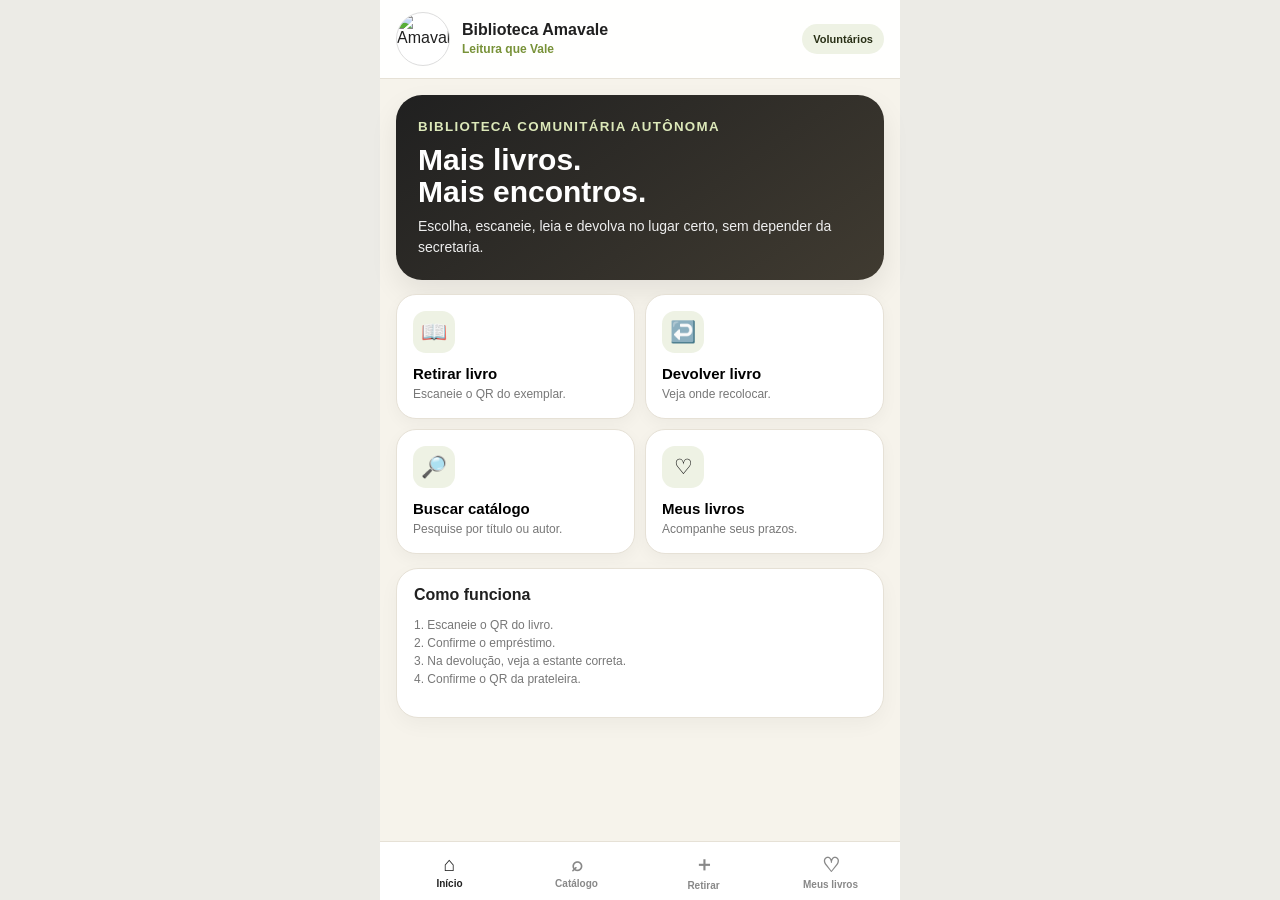
==== app.html @ 4c84bd5c "Adiciona logo oficial da Amavale no topo" ====
<!DOCTYPE html>
<html lang="pt-BR">
<head>
<meta charset="UTF-8">
<meta name="viewport" content="width=device-width, initial-scale=1, viewport-fit=cover">
<meta name="theme-color" content="#202020">
<title>Biblioteca Amavale</title>
<style>
:root{--green:#a9c65a;--green2:#789238;--ink:#202020;--cream:#f6f3eb;--paper:#fff;--muted:#777;--line:#e6e1d6;--blue:#477ba3;--shadow:0 12px 28px rgba(0,0,0,.08)}*{box-sizing:border-box}body{margin:0;font-family:-apple-system,BlinkMacSystemFont,"Segoe UI",Arial,sans-serif;background:#ecebe6;color:var(--ink)}button,input,select{font:inherit}.app{max-width:520px;min-height:100vh;margin:auto;background:var(--cream);position:relative}.top{position:sticky;top:0;z-index:10;background:rgba(255,255,255,.97);border-bottom:1px solid var(--line);padding:12px 16px;display:flex;align-items:center;gap:12px}.logo{width:54px;height:54px;border-radius:50%;object-fit:cover;border:1px solid #ddd;background:#fff}.brand{flex:1}.brand b{display:block;font-size:16px}.brand span{font-size:12px;color:var(--green2);font-weight:700}.vol-link{border:0;background:#eef2e4;border-radius:999px;padding:9px 11px;font-size:11px;font-weight:800;color:#293016}main{padding:16px 16px 105px}.screen{display:none}.screen.active{display:block}.hero{background:linear-gradient(145deg,#202020,#403b31);color:white;border-radius:26px;padding:22px;box-shadow:var(--shadow)}.hero small{color:#dce8b9;font-weight:800;text-transform:uppercase;letter-spacing:.1em}.hero h1{font-size:30px;line-height:1.05;margin:9px 0}.hero p{font-size:14px;line-height:1.5;color:#eee;margin:0}.grid{display:grid;grid-template-columns:1fr 1fr;gap:10px;margin-top:14px}.card{background:white;border:1px solid var(--line);border-radius:20px;padding:16px;text-align:left;min-height:120px;box-shadow:0 5px 16px rgba(0,0,0,.04)}.card .ico{width:42px;height:42px;border-radius:13px;background:#eef2e4;display:grid;place-items:center;font-size:21px;margin-bottom:12px}.card b{display:block;font-size:15px}.card span{display:block;color:var(--muted);font-size:12px;margin-top:4px;line-height:1.35}.title{font-size:24px;margin:6px 0 14px}.back{border:0;background:none;font-weight:800;padding:0 0 12px}.panel{background:#fff;border:1px solid var(--line);border-radius:22px;padding:17px;margin-bottom:12px;box-shadow:0 7px 20px rgba(0,0,0,.04)}.btn{width:100%;border:0;border-radius:14px;padding:14px 16px;font-weight:800;margin-top:9px}.primary{background:#202020;color:#fff}.green{background:var(--green);color:#202020}.secondary{background:#efede7;color:#222}.outline{background:#fff;border:1px solid #222}.scanner{height:250px;border-radius:20px;background:linear-gradient(rgba(0,0,0,.25),rgba(0,0,0,.55)),linear-gradient(135deg,#8a715c,#3d332a);display:grid;place-items:center;color:#fff;text-align:center;padding:18px}.frame{width:165px;height:165px;border:3px solid #fff;border-radius:20px;position:relative;margin:auto auto 14px}.frame:after{content:"";position:absolute;left:15px;right:15px;top:50%;height:2px;background:var(--green)}.book{display:grid;grid-template-columns:68px 1fr;gap:13px;align-items:center}.cover{width:68px;height:96px;border-radius:8px;background:linear-gradient(160deg,#cda86b,#7f5734);color:#fff;display:grid;place-items:center;text-align:center;padding:8px;font-family:Georgia,serif;font-size:11px}.book h3{margin:0 0 4px}.book p{margin:2px 0;color:var(--muted);font-size:13px}.pill{display:inline-block;margin-top:7px;padding:6px 9px;border-radius:999px;background:#e6f0ce;color:#4b6416;font-size:10px;font-weight:800}.location{margin-top:14px;background:#f4f0e7;border-radius:17px;padding:14px;display:grid;grid-template-columns:76px 1fr;gap:13px;align-items:center}.shelf{height:76px;border-radius:13px;background:var(--blue);color:#fff;display:grid;place-items:center;font-size:30px;font-weight:900}.location h4{margin:0 0 4px}.location p{margin:0;color:var(--muted);font-size:13px;line-height:1.35}.notice{margin-top:12px;background:#eef3df;border-left:4px solid var(--green);padding:12px;border-radius:12px;font-size:12px;color:#4d5634}.search,.field{width:100%;padding:14px;border:1px solid var(--line);border-radius:14px;background:#fff;margin-bottom:10px}.label{display:block;font-size:11px;font-weight:800;color:#666;margin:10px 2px 5px;text-transform:uppercase;letter-spacing:.04em}.list{display:grid;gap:9px}.item{background:#fff;border:1px solid var(--line);border-radius:16px;padding:14px;display:flex;justify-content:space-between;gap:12px}.item small{display:block;color:var(--muted);margin-top:3px}.tag{font-size:9px;font-weight:800;background:#eef2e4;border-radius:999px;padding:6px 8px;height:max-content}.success{text-align:center;padding:25px 10px}.check{width:76px;height:76px;border-radius:50%;background:var(--green);display:grid;place-items:center;margin:0 auto 16px;font-size:36px;font-weight:900}.nav{position:fixed;bottom:0;left:50%;transform:translateX(-50%);width:min(520px,100%);display:grid;grid-template-columns:repeat(4,1fr);background:rgba(255,255,255,.97);border-top:1px solid var(--line);padding:8px 6px}.nav button{border:0;background:none;color:#888;font-size:10px;font-weight:800}.nav button span{display:block;font-size:20px;margin-bottom:2px}.nav button.active{color:#202020}.vol-grid{display:grid;gap:10px}.vol-action{background:#fff;border:1px solid var(--line);border-radius:18px;padding:16px;text-align:left}.vol-action strong{display:block;font-size:15px}.vol-action span{display:block;color:var(--muted);font-size:12px;margin-top:4px}.vol-action.main{background:#202020;color:#fff}.vol-action.main span{color:#ddd}.book-found{background:#f7f8f2;border:1px solid #dfe7c8;border-radius:18px;padding:15px}.qrbox{width:150px;height:150px;margin:14px auto;background:repeating-linear-gradient(45deg,#111 0 5px,#fff 5px 10px),repeating-linear-gradient(-45deg,transparent 0 7px,#111 7px 11px);border:10px solid #fff;box-shadow:0 0 0 1px #ddd}.label-preview{border:2px dashed #bbb;border-radius:16px;padding:15px;text-align:center;background:#fff;margin-top:14px}.count{font-size:32px;font-weight:900}.mini{font-size:12px;color:var(--muted);line-height:1.5}
</style>
</head>
<body>
<div class="app">
<header class="top"><img class="logo" src="https://avatars.githubusercontent.com/u/297288615?v=4" alt="Amavale"><div class="brand"><b>Biblioteca Amavale</b><span>Leitura que Vale</span></div><button class="vol-link" onclick="go('volunteer-login')">Voluntários</button></header>
<main>
<section id="home" class="screen active"><div class="hero"><small>Biblioteca comunitária autônoma</small><h1>Mais livros.<br>Mais encontros.</h1><p>Escolha, escaneie, leia e devolva no lugar certo, sem depender da secretaria.</p></div><div class="grid"><button class="card" onclick="go('borrow')"><div class="ico">📖</div><b>Retirar livro</b><span>Escaneie o QR do exemplar.</span></button><button class="card" onclick="go('return')"><div class="ico">↩️</div><b>Devolver livro</b><span>Veja onde recolocar.</span></button><button class="card" onclick="go('catalog')"><div class="ico">🔎</div><b>Buscar catálogo</b><span>Pesquise por título ou autor.</span></button><button class="card" onclick="go('loans')"><div class="ico">♡</div><b>Meus livros</b><span>Acompanhe seus prazos.</span></button></div><div class="panel" style="margin-top:14px"><b>Como funciona</b><p class="mini">1. Escaneie o QR do livro.<br>2. Confirme o empréstimo.<br>3. Na devolução, veja a estante correta.<br>4. Confirme o QR da prateleira.</p></div></section>
<section id="borrow" class="screen"><button class="back" onclick="go('home')">← Voltar</button><h2 class="title">Retirar um livro</h2><div class="panel"><div class="scanner"><div><div class="frame"></div><b>Aponte para o QR do livro</b><small style="display:block;margin-top:6px">Cada exemplar terá um código único.</small></div></div><button class="btn primary" onclick="demoBorrow()">Simular leitura para a apresentação</button></div><div id="borrow-result"></div></section>
<section id="return" class="screen"><button class="back" onclick="go('home')">← Voltar</button><h2 class="title">Devolver um livro</h2><div class="panel"><div class="scanner"><div><div class="frame"></div><b>Escaneie o QR do exemplar</b><small style="display:block;margin-top:6px">O sistema informará a prateleira.</small></div></div><button class="btn primary" onclick="demoReturn()">Simular devolução</button></div><div id="return-result"></div></section>
<section id="catalog" class="screen"><button class="back" onclick="go('home')">← Voltar</button><h2 class="title">Catálogo</h2><input id="search" class="search" placeholder="Título, autor, categoria..." oninput="renderCatalog()"><div id="catalog-list" class="list"></div></section>
<section id="loans" class="screen"><button class="back" onclick="go('home')">← Voltar</button><h2 class="title">Meus livros</h2><div id="loan-list" class="list"></div></section>
<section id="volunteer-login" class="screen"><button class="back" onclick="go('home')">← Voltar</button><h2 class="title">Área do Voluntário</h2><div class="panel"><p class="mini">Área destinada aos voluntários responsáveis pela catalogação e organização do acervo.</p><button class="btn green" onclick="go('volunteer-home')">Entrar na demonstração</button><div class="notice">Login real será conectado na próxima etapa. Esta versão é apenas para testar o fluxo do mutirão.</div></div></section>
<section id="volunteer-home" class="screen"><button class="back" onclick="go('home')">← Sair</button><h2 class="title">Área do Voluntário</h2><div class="vol-grid"><button class="vol-action main" onclick="go('isbn-scan')"><strong>📷 Cadastrar livro pelo ISBN</strong><span>Use a câmera do celular e reduza a digitação.</span></button><button class="vol-action" onclick="go('manual-book')"><strong>✏️ Cadastrar livro manualmente</strong><span>Para livros antigos ou sem ISBN.</span></button><button class="vol-action" onclick="go('today-books')"><strong>📚 Livros cadastrados hoje</strong><span>Confira o andamento do mutirão.</span></button><button class="vol-action" onclick="go('labels')"><strong>🏷️ Etiquetas para imprimir</strong><span>Prepare os códigos dos exemplares.</span></button><button class="vol-action" onclick="alert('Esta tela será conectada às devoluções na próxima etapa.')"><strong>📥 Organizar devoluções</strong><span>Recoloque exemplares pendentes.</span></button></div></section>
<section id="isbn-scan" class="screen"><button class="back" onclick="go('volunteer-home')">← Voltar</button><h2 class="title">Escanear ISBN</h2><div class="panel"><div class="scanner"><div><div class="frame"></div><b>Aponte para o código de barras</b><small style="display:block;margin-top:6px">Na versão real a câmera fará a leitura do ISBN.</small></div></div><button class="btn primary" onclick="alert('A câmera real será ativada na próxima etapa.')">Abrir câmera</button><button class="btn secondary" onclick="demoISBN()">Simular leitura para apresentação</button></div><div id="isbn-result"></div></section>
<section id="manual-book" class="screen"><button class="back" onclick="go('volunteer-home')">← Voltar</button><h2 class="title">Cadastro manual</h2><div class="panel"><span class="label">Título</span><input class="field" id="m-title"><span class="label">Autor</span><input class="field" id="m-author"><span class="label">Editora</span><input class="field"><span class="label">Ano</span><input class="field"><span class="label">ISBN, se houver</span><input class="field"><span class="label">Categoria</span><select class="field"><option>Literatura brasileira</option><option>Literatura estrangeira</option><option>História</option><option>Natureza e meio ambiente</option><option>Infantil</option><option>Outros</option></select><span class="label">Prateleira</span><select class="field"><option>A1</option><option>A2</option><option>A3</option><option>B1</option><option>B2</option><option>C1</option><option>C2</option><option>D1</option></select><button class="btn green" onclick="manualSave()">Cadastrar exemplar</button></div></section>
<section id="today-books" class="screen"><button class="back" onclick="go('volunteer-home')">← Voltar</button><h2 class="title">Livros cadastrados hoje</h2><div class="panel"><div class="count" id="today-count">2</div><div class="mini">livros cadastrados hoje</div></div><div id="today-list" class="list"></div></section>
<section id="labels" class="screen"><button class="back" onclick="go('volunteer-home')">← Voltar</button><h2 class="title">Etiquetas para imprimir</h2><div id="labels-list"></div></section>
<section id="admin" class="screen"><button class="back" onclick="go('home')">← Voltar</button><h2 class="title">Área administrativa</h2><div class="panel">Painel administrativo demonstrativo.</div></section>
</main>
<nav class="nav"><button class="active" data-nav="home" onclick="go('home')"><span>⌂</span>Início</button><button data-nav="catalog" onclick="go('catalog')"><span>⌕</span>Catálogo</button><button data-nav="borrow" onclick="go('borrow')"><span>＋</span>Retirar</button><button data-nav="loans" onclick="go('loans')"><span>♡</span>Meus livros</button></nav>
</div>
<script>
const books=[{id:'AMA-00427',title:'A Amiga Genial',author:'Elena Ferrante',shelf:'A2',shelfName:'Literatura estrangeira',authorCode:'FER'},{id:'AMA-00218',title:'Torto Arado',author:'Itamar Vieira Junior',shelf:'A1',shelfName:'Literatura brasileira',authorCode:'VIE'},{id:'AMA-00703',title:'Sapiens',author:'Yuval Noah Harari',shelf:'B2',shelfName:'História geral',authorCode:'HAR'},{id:'AMA-00191',title:'A Vida Secreta das Árvores',author:'Peter Wohlleben',shelf:'C1',shelfName:'Meio ambiente',authorCode:'WOH'}];let loans=JSON.parse(localStorage.getItem('amavale_loans')||'[]');let volunteerBooks=JSON.parse(localStorage.getItem('amavale_volunteer_books')||'[]');let current=null;function save(){localStorage.setItem('amavale_loans',JSON.stringify(loans));localStorage.setItem('amavale_volunteer_books',JSON.stringify(volunteerBooks))}function go(id){document.querySelectorAll('.screen').forEach(s=>s.classList.remove('active'));document.getElementById(id).classList.add('active');document.querySelectorAll('.nav button').forEach(b=>b.classList.toggle('active',b.dataset.nav===id));if(id==='catalog')renderCatalog();if(id==='loans')renderLoans();if(id==='today-books')renderToday();if(id==='labels')renderLabels();scrollTo(0,0)}function book(id){return books.find(b=>b.id===id)}function activeLoan(id){return loans.find(l=>l.bookId===id&&!l.returnedAt)}function card(b){return `<div class="panel"><div class="book"><div class="cover">${b.title}</div><div><h3>${b.title}</h3><p>${b.author}</p><p><b>${b.id}</b> · ${b.shelf}</p><span class="pill">${activeLoan(b.id)?'Emprestado':'Disponível'}</span></div></div></div>`}function fmt(d){return new Intl.DateTimeFormat('pt-BR').format(d)}function demoBorrow(){let b=book('AMA-00427');if(activeLoan(b.id)){document.getElementById('borrow-result').innerHTML=card(b)+'<div class="notice">Este exemplar já está emprestado.</div>';return}let due=new Date();due.setDate(due.getDate()+14);document.getElementById('borrow-result').innerHTML=card(b)+`<div class="panel"><div class="location"><div class="shelf">${b.shelf}</div><div><h4>${b.shelfName}</h4><p>Etiqueta: <b>${b.shelf} / ${b.authorCode}</b></p></div></div><div class="notice">Devolução prevista para <b>${fmt(due)}</b>.</div><button class="btn green" onclick="confirmBorrow('${b.id}')">Confirmar empréstimo</button></div>`}function confirmBorrow(id){let due=new Date();due.setDate(due.getDate()+14);loans.push({bookId:id,dueAt:due.toISOString(),returnedAt:null});save();document.getElementById('borrow-result').innerHTML=`<div class="panel success"><div class="check">✓</div><h3>Empréstimo realizado</h3><p>Devolução até <b>${fmt(due)}</b>.</p><button class="btn primary" onclick="go('loans')">Ver meus livros</button></div>`}function demoReturn(){let l=loans.find(x=>!x.returnedAt);if(!l){let due=new Date();due.setDate(due.getDate()+11);loans.push({bookId:'AMA-00427',dueAt:due.toISOString(),returnedAt:null});save();l=loans[loans.length-1]}let b=book(l.bookId);current=b;document.getElementById('return-result').innerHTML=card(b)+`<div class="panel"><div class="location"><div class="shelf">${b.shelf}</div><div><h4>Estante ${b.shelf[0]} · Prateleira ${b.shelf}</h4><p>${b.shelfName}</p></div></div><button class="btn green" onclick="confirmShelf()">Simular QR da prateleira ${b.shelf}</button><button class="btn outline" onclick="pending()">Não encontrei o local</button></div>`}function confirmShelf(){let l=activeLoan(current.id);if(l)l.returnedAt=new Date().toISOString();save();document.getElementById('return-result').innerHTML=`<div class="panel success"><div class="check">✓</div><h3>Devolução concluída</h3><p>Livro confirmado na prateleira <b>${current.shelf}</b>.</p><button class="btn primary" onclick="go('home')">Pronto</button></div>`}function pending(){let l=activeLoan(current.id);if(l){l.returnedAt=new Date().toISOString();l.pendingShelf=true}save();document.getElementById('return-result').innerHTML='<div class="panel success"><div class="check">✓</div><h3>Livro devolvido</h3><p>Deixe na área de devoluções. Um voluntário fará a recolocação.</p><button class="btn primary" onclick="go(\'home\')">Pronto</button></div>'}function renderCatalog(){let q=(document.getElementById('search').value||'').toLowerCase();let f=books.filter(b=>[b.title,b.author,b.shelf,b.shelfName].join(' ').toLowerCase().includes(q));document.getElementById('catalog-list').innerHTML=f.map(b=>`<div class="item"><div><b>${b.title}</b><small>${b.author}</small><small>📍 ${b.shelf} · ${b.shelfName}</small></div><span class="tag">${activeLoan(b.id)?'Emprestado':'Disponível'}</span></div>`).join('')}function renderLoans(){let a=loans.filter(l=>!l.returnedAt);document.getElementById('loan-list').innerHTML=a.length?a.map(l=>{let b=book(l.bookId);return `<div class="item"><div><b>${b.title}</b><small>${b.author}</small><small>Devolver até <b>${fmt(new Date(l.dueAt))}</b></small></div><span class="tag">${b.shelf}</span></div>`}).join(''):'<div class="panel">Você não tem livros emprestados no momento.</div>'}function demoISBN(){document.getElementById('isbn-result').innerHTML=`<div class="panel"><div class="book-found"><b>✓ Livro encontrado automaticamente</b><p class="mini">Confira os dados antes de continuar.</p></div><span class="label">Título</span><input class="field" id="v-title" value="A Amiga Genial"><span class="label">Autor</span><input class="field" id="v-author" value="Elena Ferrante"><span class="label">ISBN</span><input class="field" value="9780000000000"><span class="label">Editora</span><input class="field" value="Biblioteca Azul"><span class="label">Ano</span><input class="field" value="2015"><span class="label">Idioma</span><input class="field" value="Português"><span class="label">Categoria</span><select class="field" id="v-category"><option>Literatura brasileira</option><option selected>Literatura estrangeira</option><option>História</option><option>Sociedade</option><option>Natureza e meio ambiente</option><option>Arte</option><option>Infantil</option><option>Juvenil</option><option>Outros</option></select><span class="label">Estante</span><select class="field" id="v-estante"><option selected>A</option><option>B</option><option>C</option><option>D</option></select><span class="label">Prateleira</span><select class="field" id="v-shelf"><option>A1</option><option selected>A2</option><option>A3</option><option>B1</option><option>B2</option><option>C1</option><option>C2</option><option>D1</option><option>D2</option></select><button class="btn green" onclick="registerVolunteerBook()">CADASTRAR EXEMPLAR</button></div>`}function registerVolunteerBook(){let id='AMA-'+String(427+volunteerBooks.length).padStart(5,'0');let item={id,title:document.getElementById('v-title').value,author:document.getElementById('v-author').value,category:document.getElementById('v-category').value,shelf:document.getElementById('v-shelf').value,authorCode:'FER',createdAt:new Date().toISOString()};volunteerBooks.push(item);save();document.getElementById('isbn-result').innerHTML=`<div class="panel success"><div class="check">✓</div><h3>Livro cadastrado</h3><p><b>${item.title}</b><br>${item.author}</p><div class="qrbox"></div><div class="label-preview"><b>BIBLIOTECA AMAVALE</b><br><br><b style="font-size:20px">${item.id}</b><br>${item.shelf} · ${item.authorCode}</div><button class="btn primary" onclick="window.print()">Imprimir etiqueta</button><button class="btn green" onclick="go('isbn-scan')">Cadastrar próximo livro</button></div>`}function manualSave(){let title=document.getElementById('m-title').value||'Livro sem título';let author=document.getElementById('m-author').value||'Autor não informado';volunteerBooks.push({id:'AMA-'+String(427+volunteerBooks.length).padStart(5,'0'),title,author,shelf:'A1',authorCode:'AUT',createdAt:new Date().toISOString()});save();alert('Exemplar cadastrado na demonstração.');go('today-books')}function renderToday(){let demo=[{id:'AMA-00427',title:'A Amiga Genial',author:'Elena Ferrante',shelf:'A2'},{id:'AMA-00428',title:'Torto Arado',author:'Itamar Vieira Junior',shelf:'A1'}];let all=[...demo,...volunteerBooks];document.getElementById('today-count').textContent=all.length;document.getElementById('today-list').innerHTML=all.map(x=>`<div class="item"><div><b>${x.id}</b><small>${x.title}</small><small>${x.author}</small></div><span class="tag">${x.shelf}</span></div>`).join('')}function renderLabels(){let all=volunteerBooks.length?volunteerBooks:[{id:'AMA-00427',title:'A Amiga Genial',author:'Elena Ferrante',shelf:'A2',authorCode:'FER'}];document.getElementById('labels-list').innerHTML=all.map(x=>`<div class="panel"><div class="label-preview"><b>BIBLIOTECA AMAVALE</b><div class="qrbox" style="width:110px;height:110px"></div><b>${x.id}</b><br>${x.shelf} · ${x.authorCode||'AUT'}</div></div>`).join('')}renderCatalog();renderLoans();
</script>
</body>
</html>
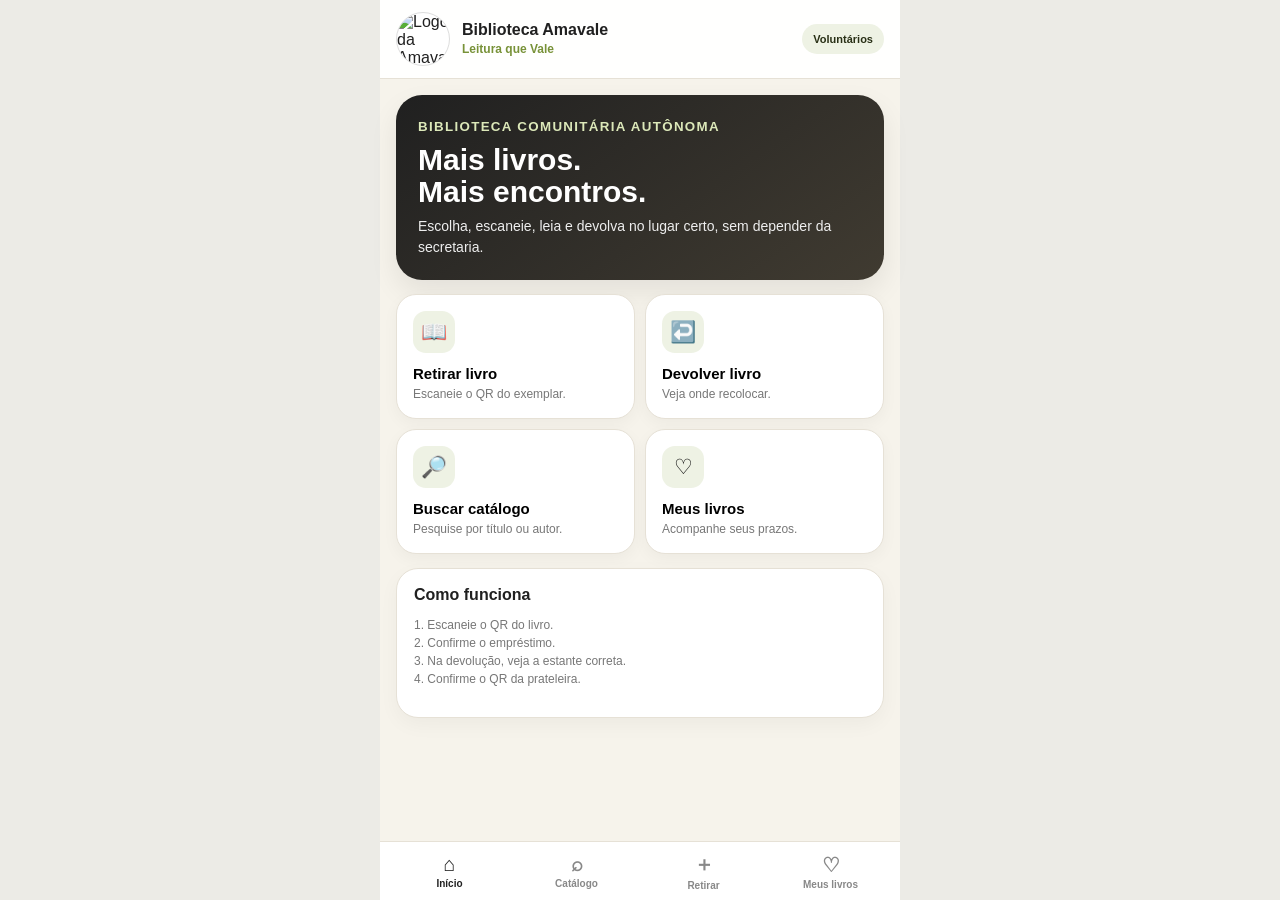
==== commit fc47c6b1: "Usa logo da Amavale diretamente no cabeçalho" ====
--- a/app.html
+++ b/app.html
@@ -11,7 +11,7 @@
 </head>
 <body>
 <div class="app">
-<header class="top"><img class="logo" src="https://avatars.githubusercontent.com/u/297288615?v=4" alt="Amavale"><div class="brand"><b>Biblioteca Amavale</b><span>Leitura que Vale</span></div><button class="vol-link" onclick="go('volunteer-login')">Voluntários</button></header>
+<header class="top"><img class="logo" src="./logo-amavale.jpg?v=4" alt="Logo da Amavale"><div class="brand"><b>Biblioteca Amavale</b><span>Leitura que Vale</span></div><button class="vol-link" onclick="go('volunteer-login')">Voluntários</button></header>
 <main>
 <section id="home" class="screen active"><div class="hero"><small>Biblioteca comunitária autônoma</small><h1>Mais livros.<br>Mais encontros.</h1><p>Escolha, escaneie, leia e devolva no lugar certo, sem depender da secretaria.</p></div><div class="grid"><button class="card" onclick="go('borrow')"><div class="ico">📖</div><b>Retirar livro</b><span>Escaneie o QR do exemplar.</span></button><button class="card" onclick="go('return')"><div class="ico">↩️</div><b>Devolver livro</b><span>Veja onde recolocar.</span></button><button class="card" onclick="go('catalog')"><div class="ico">🔎</div><b>Buscar catálogo</b><span>Pesquise por título ou autor.</span></button><button class="card" onclick="go('loans')"><div class="ico">♡</div><b>Meus livros</b><span>Acompanhe seus prazos.</span></button></div><div class="panel" style="margin-top:14px"><b>Como funciona</b><p class="mini">1. Escaneie o QR do livro.<br>2. Confirme o empréstimo.<br>3. Na devolução, veja a estante correta.<br>4. Confirme o QR da prateleira.</p></div></section>
 <section id="borrow" class="screen"><button class="back" onclick="go('home')">← Voltar</button><h2 class="title">Retirar um livro</h2><div class="panel"><div class="scanner"><div><div class="frame"></div><b>Aponte para o QR do livro</b><small style="display:block;margin-top:6px">Cada exemplar terá um código único.</small></div></div><button class="btn primary" onclick="demoBorrow()">Simular leitura para a apresentação</button></div><div id="borrow-result"></div></section>
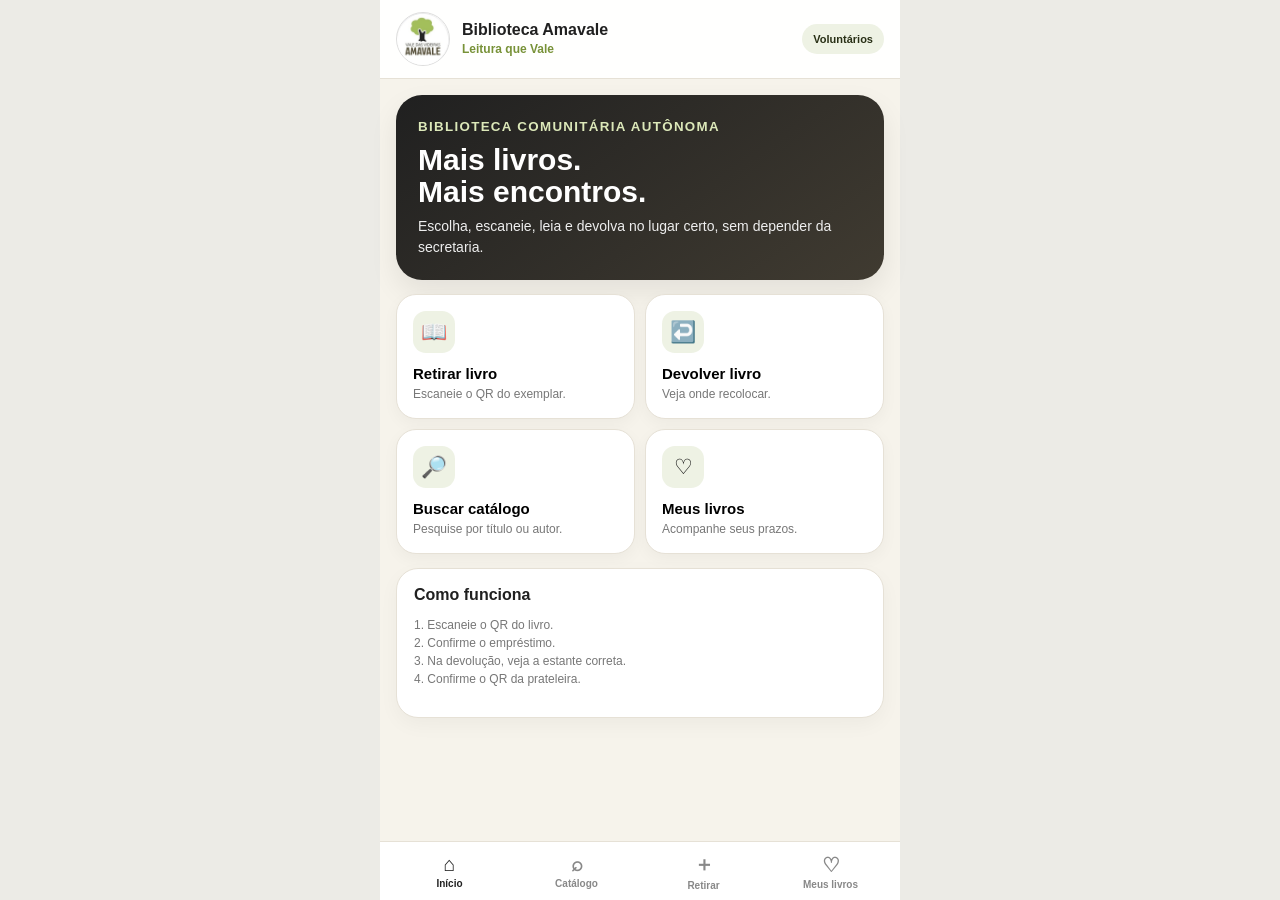
==== commit e10d4baa: "Embute logo validada da Amavale diretamente no cabeçalho" ====
--- a/app.html
+++ b/app.html
@@ -11,7 +11,7 @@
 </head>
 <body>
 <div class="app">
-<header class="top"><img class="logo" src="./logo-amavale.jpg?v=4" alt="Logo da Amavale"><div class="brand"><b>Biblioteca Amavale</b><span>Leitura que Vale</span></div><button class="vol-link" onclick="go('volunteer-login')">Voluntários</button></header>
+<header class="top"><img class="logo" src="[data-uri]" alt="Logo da Amavale"><div class="brand"><b>Biblioteca Amavale</b><span>Leitura que Vale</span></div><button class="vol-link" onclick="go('volunteer-login')">Voluntários</button></header>
 <main>
 <section id="home" class="screen active"><div class="hero"><small>Biblioteca comunitária autônoma</small><h1>Mais livros.<br>Mais encontros.</h1><p>Escolha, escaneie, leia e devolva no lugar certo, sem depender da secretaria.</p></div><div class="grid"><button class="card" onclick="go('borrow')"><div class="ico">📖</div><b>Retirar livro</b><span>Escaneie o QR do exemplar.</span></button><button class="card" onclick="go('return')"><div class="ico">↩️</div><b>Devolver livro</b><span>Veja onde recolocar.</span></button><button class="card" onclick="go('catalog')"><div class="ico">🔎</div><b>Buscar catálogo</b><span>Pesquise por título ou autor.</span></button><button class="card" onclick="go('loans')"><div class="ico">♡</div><b>Meus livros</b><span>Acompanhe seus prazos.</span></button></div><div class="panel" style="margin-top:14px"><b>Como funciona</b><p class="mini">1. Escaneie o QR do livro.<br>2. Confirme o empréstimo.<br>3. Na devolução, veja a estante correta.<br>4. Confirme o QR da prateleira.</p></div></section>
 <section id="borrow" class="screen"><button class="back" onclick="go('home')">← Voltar</button><h2 class="title">Retirar um livro</h2><div class="panel"><div class="scanner"><div><div class="frame"></div><b>Aponte para o QR do livro</b><small style="display:block;margin-top:6px">Cada exemplar terá um código único.</small></div></div><button class="btn primary" onclick="demoBorrow()">Simular leitura para a apresentação</button></div><div id="borrow-result"></div></section>
